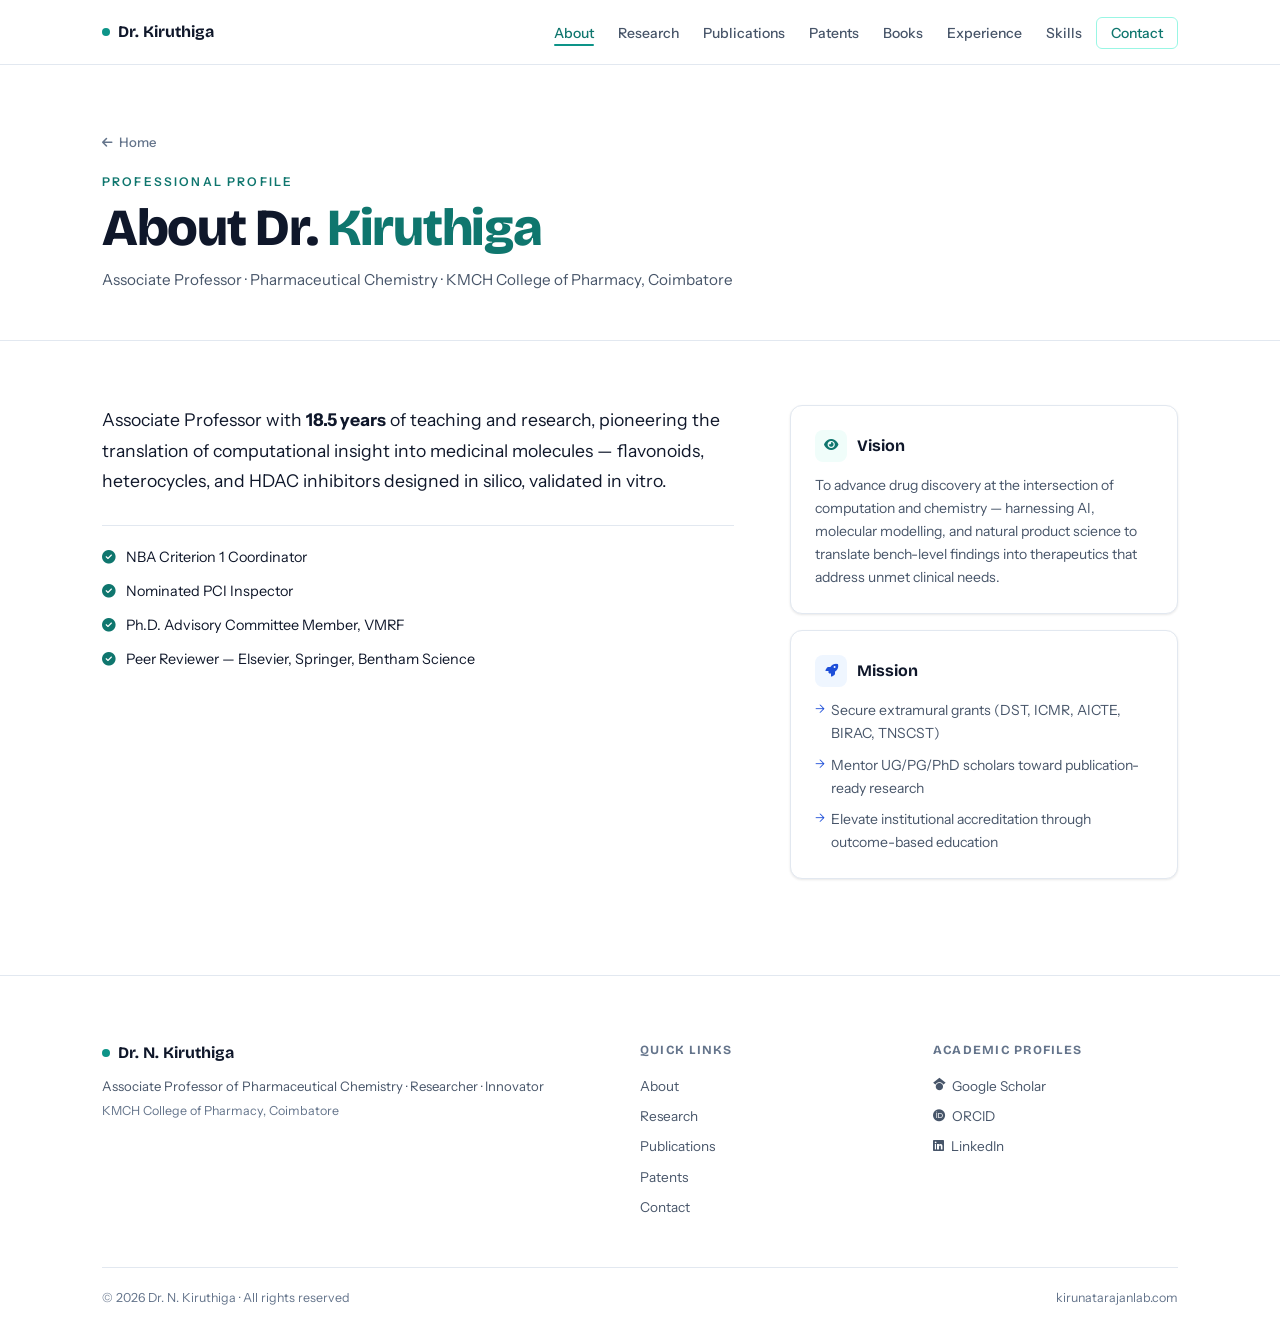
==== about.html @ 2638a33a "Restructure to multi-page architecture with advanced animations Landing page (index.html) now shows " ====
<!DOCTYPE html>
<html lang="en">
<head>
  <meta charset="UTF-8" />
  <meta name="viewport" content="width=device-width, initial-scale=1.0" />
  <meta name="description" content="About Dr. N. Kiruthiga — Associate Professor of Pharmaceutical Chemistry at KMCH College of Pharmacy, Coimbatore. Vision, mission, and professional highlights." />
  <meta name="author" content="Dr. N. Kiruthiga" />
  <title>About | Dr. N. Kiruthiga</title>
  <link rel="preconnect" href="https://fonts.googleapis.com" />
  <link rel="preconnect" href="https://fonts.gstatic.com" crossorigin />
  <link href="https://fonts.googleapis.com/css2?family=Bricolage+Grotesque:opsz,wght@12..96,300;12..96,400;12..96,500;12..96,600;12..96,700;12..96,800&family=Instrument+Sans:wght@400;500;600&display=swap" rel="stylesheet" />
  <link rel="stylesheet" href="https://cdnjs.cloudflare.com/ajax/libs/font-awesome/6.5.0/css/all.min.css" />
  <link rel="stylesheet" href="css/style.css" />
</head>
<body>

  <div id="scroll-progress" role="progressbar" aria-label="Page scroll progress"></div>

  <button id="back-to-top" aria-label="Back to top"><i class="fa-solid fa-arrow-up"></i></button>

  <!-- NAVBAR -->
  <nav id="navbar">
    <div class="nav-container">
      <a href="index.html" class="nav-logo">
        <span class="nav-logo-dot"></span>
        Dr. Kiruthiga
      </a>
      <button class="nav-toggle" id="navToggle" aria-label="Toggle navigation">
        <span></span><span></span><span></span>
      </button>
      <ul class="nav-links" id="navLinks">
        <li><a href="about.html">About</a></li>
        <li><a href="research.html">Research</a></li>
        <li><a href="publications.html">Publications</a></li>
        <li><a href="patents.html">Patents</a></li>
        <li><a href="books.html">Books</a></li>
        <li><a href="experience.html">Experience</a></li>
        <li><a href="skills.html">Skills</a></li>
        <li><a href="contact.html" class="nav-contact-btn">Contact</a></li>
      </ul>
    </div>
  </nav>

  <!-- PAGE HERO -->
  <section class="page-hero">
    <div class="container">
      <a href="index.html" class="page-breadcrumb"><i class="fa-solid fa-arrow-left"></i> Home</a>
      <span class="section-label">Professional Profile</span>
      <h1 class="page-title">About Dr. <span class="accent">Kiruthiga</span></h1>
      <p class="page-subtitle">Associate Professor &middot; Pharmaceutical Chemistry &middot; KMCH College of Pharmacy, Coimbatore</p>
    </div>
  </section>

  <!-- PAGE CONTENT -->
  <div class="page-content">
    <div class="container">
      <div class="about-grid">

        <!-- Left column -->
        <div class="about-left reveal">
          <p class="about-lead">Associate Professor with <strong>18.5 years</strong> of teaching and research, pioneering the translation of computational insight into medicinal molecules — flavonoids, heterocycles, and HDAC inhibitors designed in silico, validated in vitro.</p>
          <div class="about-highlights">
            <div class="highlight-item"><i class="fa-solid fa-circle-check"></i><span>NBA Criterion 1 Coordinator</span></div>
            <div class="highlight-item"><i class="fa-solid fa-circle-check"></i><span>Nominated PCI Inspector</span></div>
            <div class="highlight-item"><i class="fa-solid fa-circle-check"></i><span>Ph.D. Advisory Committee Member, VMRF</span></div>
            <div class="highlight-item"><i class="fa-solid fa-circle-check"></i><span>Peer Reviewer — Elsevier, Springer, Bentham Science</span></div>
          </div>
        </div>

        <!-- Right column: Vision & Mission cards -->
        <div class="vision-mission-stack reveal" style="--reveal-delay: 100ms;">

          <!-- Vision card -->
          <div class="vm-card">
            <div class="vm-header">
              <div class="vm-icon">
                <i class="fa-solid fa-eye"></i>
              </div>
              <h3>Vision</h3>
            </div>
            <p>To advance drug discovery at the intersection of computation and chemistry — harnessing AI, molecular modelling, and natural product science to translate bench-level findings into therapeutics that address unmet clinical needs.</p>
          </div>

          <!-- Mission card -->
          <div class="vm-card">
            <div class="vm-header">
              <div class="vm-icon blue">
                <i class="fa-solid fa-rocket"></i>
              </div>
              <h3>Mission</h3>
            </div>
            <ul>
              <li>Secure extramural grants (DST, ICMR, AICTE, BIRAC, TNSCST)</li>
              <li>Mentor UG/PG/PhD scholars toward publication-ready research</li>
              <li>Elevate institutional accreditation through outcome-based education</li>
            </ul>
          </div>

        </div>
        <!-- end right column -->

      </div>
    </div>
  </div>

  <!-- FOOTER -->
  <footer id="footer">
    <div class="container">
      <div class="footer-grid">
        <div class="footer-brand">
          <div class="footer-logo-row">
            <span class="footer-logo-dot"></span>
            <span class="footer-brand-name">Dr. N. Kiruthiga</span>
          </div>
          <p class="footer-tagline">Associate Professor of Pharmaceutical Chemistry &middot; Researcher &middot; Innovator</p>
          <p class="footer-inst">KMCH College of Pharmacy, Coimbatore</p>
        </div>
        <div class="footer-col">
          <h5>Quick Links</h5>
          <ul>
            <li><a href="about.html">About</a></li>
            <li><a href="research.html">Research</a></li>
            <li><a href="publications.html">Publications</a></li>
            <li><a href="patents.html">Patents</a></li>
            <li><a href="contact.html">Contact</a></li>
          </ul>
        </div>
        <div class="footer-col">
          <h5>Academic Profiles</h5>
          <ul>
            <li><a href="https://scholar.google.com/citations?user=NSQRRvoAAAAJ&hl=en" target="_blank" rel="noopener"><i class="fa-brands fa-google-scholar"></i> Google Scholar</a></li>
            <li><a href="https://orcid.org/0000-0002-7230-2003" target="_blank" rel="noopener"><i class="fa-brands fa-orcid"></i> ORCID</a></li>
            <li><a href="https://linkedin.com/in/kiruthiga-govindaraj-898b456a" target="_blank" rel="noopener"><i class="fa-brands fa-linkedin"></i> LinkedIn</a></li>
          </ul>
        </div>
      </div>
      <div class="footer-bottom">
        <p>&copy; 2026 Dr. N. Kiruthiga &middot; All rights reserved</p>
        <p>kirunatarajanlab.com</p>
      </div>
    </div>
  </footer>

  <script src="js/main.js"></script>
</body>
</html>
---- css/style.css ----
/* ============================================================
   Dr. N. Kiruthiga — Academic Portfolio
   Design: Bricolage Grotesque + Instrument Sans
   Palette: White / Teal / Navy — Diabetome/PocketNet language
   ============================================================ */

:root {
  --bg: #ffffff;
  --bg-subtle: #f8fafc;
  --bg-muted: #f1f5f9;
  --border: #e2e8f0;
  --border-strong: #cbd5e1;
  --text: #0f172a;
  --text-muted: #475569;
  --text-subtle: #64748b;    /* 4.6:1 on white — WCAG AA */
  --teal: #0d9488;
  --teal-dark: #0f766e;      /* 5.47:1 on white — WCAG AA */
  --teal-light: #f0fdfa;
  --teal-border: #99f6e4;
  --blue: #2563eb;
  --blue-dark: #1d4ed8;
  --blue-light: #eff6ff;
  --blue-border: #bfdbfe;
  --amber-light: #fffbeb;
  --amber-border: #fde68a;
  --amber-text: #92400e;     /* 7.0:1 on white — WCAG AA */
  --red: #dc2626;
  --red-light: #fef2f2;
  --purple: #7c3aed;
  --purple-light: #f5f3ff;
  --green: #16a34a;
  --green-light: #f0fdf4;
  --cyan: #0891b2;
  --cyan-light: #ecfeff;
  --navy: #0f172a;
  --font-display: 'Bricolage Grotesque', system-ui, sans-serif;
  --font-body: 'Instrument Sans', system-ui, sans-serif;
  --radius-sm: 8px;
  --radius: 12px;
  --radius-lg: 16px;
  --shadow-sm: 0 1px 3px rgba(0,0,0,0.06), 0 1px 2px rgba(0,0,0,0.04);
  --shadow: 0 2px 8px rgba(0,0,0,0.06), 0 1px 3px rgba(0,0,0,0.04);
  --shadow-md: 0 4px 16px rgba(0,0,0,0.08);
  --shadow-teal: 0 4px 20px rgba(13,148,136,0.14);
  --ease-spring: cubic-bezier(0.16, 1, 0.3, 1);
  --ease-out: cubic-bezier(0.4, 0, 0.2, 1);
}

/* ── Reset ───────────────────────────────────────── */
*, *::before, *::after { box-sizing: border-box; margin: 0; padding: 0; }
html { scroll-behavior: smooth; font-size: 16px; }
body {
  font-family: var(--font-body);
  background: var(--bg);
  color: var(--text);
  line-height: 1.65;
  overflow-x: hidden;
  -webkit-font-smoothing: antialiased;
}
a { color: var(--teal-dark); text-decoration: none; transition: color 0.2s ease; }
a:hover { color: var(--teal-dark); }
ul { list-style: none; }
img { max-width: 100%; display: block; }
::selection { background: rgba(13,148,136,0.15); }

/* ── Layout ──────────────────────────────────────── */
.container { max-width: 1140px; margin: 0 auto; padding: 0 32px; }
section { padding: 96px 0; }

/* ── Keyframes ───────────────────────────────────── */
@keyframes fadeUp {
  from { opacity: 0; transform: translateY(18px); }
  to   { opacity: 1; transform: none; }
}
@keyframes lineGrow {
  from { transform: scaleX(0); }
  to   { transform: scaleX(1); }
}
@keyframes labelReveal {
  from { clip-path: inset(0 100% 0 0); }
  to   { clip-path: inset(0 0% 0 0); }
}
@keyframes scaleProgress {
  from { transform: scaleX(0); }
  to   { transform: scaleX(1); }
}

/* ── Scroll progress bar ─────────────────────────── */
#scroll-progress {
  position: fixed;
  top: 64px;
  left: 0;
  right: 0;
  height: 2px;
  background: var(--teal);
  transform: scaleX(0);
  transform-origin: left;
  z-index: 1001;
  pointer-events: none;

  @supports (animation-timeline: scroll()) {
    animation: scaleProgress linear both;
    animation-timeline: scroll(root);
  }

  @media (prefers-reduced-motion: reduce) { display: none; }
}

/* ── Reveal animations ───────────────────────────── */
.reveal {
  opacity: 0;
  transform: translateY(24px);
  transition:
    opacity 0.75s var(--ease-spring) var(--reveal-delay, 0ms),
    transform 0.75s var(--ease-spring) var(--reveal-delay, 0ms);

  @media (prefers-reduced-motion: reduce) {
    opacity: 1;
    transform: none;
    transition: none;
  }
}
.reveal.visible { opacity: 1; transform: none; }

/* Section header: animate label with clip-path reveal */
.section-header .section-label {
  clip-path: inset(0 100% 0 0);
  transition: clip-path 0.65s var(--ease-spring) 0.05s;

  @media (prefers-reduced-motion: reduce) { clip-path: none; transition: none; }
}
.section-header.visible .section-label { clip-path: inset(0 0% 0 0); }

/* ── Section headers ─────────────────────────────── */
.section-header { margin-bottom: 56px; position: relative; overflow: hidden; }
.section-label {
  font-family: var(--font-body);
  font-size: 0.75rem;
  font-weight: 600;
  letter-spacing: 0.18em;
  text-transform: uppercase;
  color: var(--teal-dark);
  display: block;
  margin-bottom: 8px;
}
.section-title {
  font-family: var(--font-display);
  font-size: clamp(1.85rem, 3.5vw, 2.75rem);
  font-weight: 700;
  color: var(--navy);
  line-height: 1.15;
  margin-bottom: 12px;
}
.section-title .accent { color: var(--teal-dark); }
.section-subtitle {
  font-family: var(--font-body);
  font-size: 0.95rem;
  color: var(--text-muted);
  margin-top: 8px;
  max-width: 640px;
}

/* Decorative large number background */
.with-deco {
  padding-right: 160px;

  &::after {
    content: attr(data-deco);
    position: absolute;
    right: 0;
    top: 50%;
    transform: translateY(-50%);
    font-family: var(--font-display);
    font-size: clamp(5rem, 10vw, 9rem);
    font-weight: 800;
    color: var(--navy);
    opacity: 0.04;
    line-height: 1;
    pointer-events: none;
    user-select: none;
    z-index: 0;
  }
}

/* ── Buttons ─────────────────────────────────────── */
.btn-primary {
  display: inline-flex;
  align-items: center;
  gap: 8px;
  padding: 12px 24px;
  background: var(--teal);
  color: #fff;
  border: 1.5px solid var(--teal);
  border-radius: var(--radius-sm);
  font-family: var(--font-body);
  font-size: 0.9rem;
  font-weight: 600;
  cursor: pointer;
  transition:
    background 0.2s ease,
    border-color 0.2s ease,
    box-shadow 0.25s ease,
    transform 0.25s var(--ease-spring);
}
.btn-primary:hover {
  background: var(--teal-dark);
  border-color: var(--teal-dark);
  color: #fff;
  box-shadow: var(--shadow-teal);
  transform: translateY(-2px);
}
.btn-primary:active { transform: translateY(0); }

.btn-secondary {
  display: inline-flex;
  align-items: center;
  gap: 8px;
  padding: 12px 24px;
  background: transparent;
  color: var(--navy);
  border: 1.5px solid var(--border-strong);
  border-radius: var(--radius-sm);
  font-family: var(--font-body);
  font-size: 0.9rem;
  font-weight: 600;
  cursor: pointer;
  transition:
    border-color 0.2s ease,
    background 0.2s ease,
    color 0.2s ease,
    transform 0.25s var(--ease-spring);
}
.btn-secondary:hover {
  border-color: var(--teal-dark);
  background: var(--teal-light);
  color: var(--teal-dark);
  transform: translateY(-2px);
}
.btn-secondary:active { transform: translateY(0); }

.btn-outline-teal {
  display: inline-flex;
  align-items: center;
  gap: 8px;
  padding: 11px 22px;
  background: transparent;
  color: var(--teal-dark);
  border: 1.5px solid var(--teal-border);
  border-radius: var(--radius-sm);
  font-family: var(--font-body);
  font-size: 0.9rem;
  font-weight: 600;
  cursor: pointer;
  transition:
    background 0.2s ease,
    border-color 0.2s ease,
    transform 0.25s var(--ease-spring);
}
.btn-outline-teal:hover {
  background: var(--teal-light);
  border-color: var(--teal-dark);
  color: var(--teal-dark);
  transform: translateY(-2px);
}

/* ── Navbar ──────────────────────────────────────── */
#navbar {
  position: fixed;
  top: 0; left: 0; right: 0;
  z-index: 1000;
  background: rgba(255,255,255,0.97);
  border-bottom: 1px solid var(--border);
  transition: box-shadow 0.2s ease;
}
#navbar.scrolled { box-shadow: 0 1px 16px rgba(0,0,0,0.07); }
.nav-container {
  max-width: 1140px;
  margin: 0 auto;
  padding: 0 32px;
  height: 64px;
  display: flex;
  align-items: center;
  justify-content: space-between;
  gap: 24px;
}
.nav-logo {
  display: flex;
  align-items: center;
  gap: 8px;
  font-family: var(--font-display);
  font-size: 1rem;
  font-weight: 700;
  color: var(--navy);
  text-decoration: none;
  white-space: nowrap;
  flex-shrink: 0;
}
.nav-logo:hover { color: var(--teal-dark); }
.nav-logo-dot {
  width: 8px; height: 8px;
  border-radius: 50%;
  background: var(--teal);
  flex-shrink: 0;
}
.nav-links {
  display: flex;
  align-items: center;
  gap: 4px;
  list-style: none;
}
.nav-links a {
  font-family: var(--font-body);
  font-size: 0.875rem;
  font-weight: 500;
  color: var(--text-muted);
  padding: 6px 10px;
  border-radius: 6px;
  position: relative;
  transition: color 0.2s ease, background 0.2s ease;
  white-space: nowrap;
}
.nav-links a::after {
  content: '';
  position: absolute;
  bottom: 2px; left: 10px; right: 10px;
  height: 2px;
  background: var(--teal);
  transform: scaleX(0);
  transform-origin: left;
  transition: transform 0.3s var(--ease-spring);
  border-radius: 1px;
}
.nav-links a:hover { color: var(--teal-dark); background: var(--teal-light); }
.nav-links a:hover::after, .nav-links a.active::after { transform: scaleX(1); }
.nav-links a.active { color: var(--teal-dark); }
.nav-contact-btn {
  border: 1.5px solid var(--teal-border) !important;
  color: var(--teal-dark) !important;
  background: transparent !important;
  padding: 6px 14px !important;
}
.nav-contact-btn::after { display: none !important; }
.nav-contact-btn:hover {
  background: var(--teal-light) !important;
  border-color: var(--teal-dark) !important;
}
.nav-toggle {
  display: none;
  flex-direction: column;
  gap: 5px;
  cursor: pointer;
  background: none;
  border: none;
  padding: 4px;
}
.nav-toggle span {
  display: block;
  width: 22px; height: 2px;
  background: var(--text);
  border-radius: 2px;
  transition: all 0.2s;
}

/* ── Back to top ─────────────────────────────────── */
#back-to-top {
  position: fixed;
  bottom: 32px; right: 32px;
  width: 44px; height: 44px;
  border-radius: 50%;
  background: var(--navy);
  color: #fff;
  border: none;
  cursor: pointer;
  display: flex; align-items: center; justify-content: center;
  font-size: 0.85rem;
  box-shadow: 0 4px 16px rgba(0,0,0,0.18);
  opacity: 0;
  transform: translateY(12px);
  transition: opacity 0.3s ease, transform 0.3s var(--ease-spring), background 0.2s ease;
  pointer-events: none;
  z-index: 500;
}
#back-to-top.visible {
  opacity: 1;
  transform: none;
  pointer-events: all;
}
#back-to-top:hover { background: var(--teal-dark); }

/* ── HERO ────────────────────────────────────────── */
#hero {
  min-height: 100vh;
  padding-top: 64px;
  display: flex;
  flex-direction: column;
  position: relative;
  background: #ffffff;
  overflow: hidden;
}

.hero-body {
  flex: 1;
  display: flex;
  align-items: center;
  padding: 72px 0 64px;
}

.hero-content {
  max-width: 760px;
  display: flex;
  flex-direction: column;
}

.hero-badge {
  display: inline-flex;
  align-items: center;
  gap: 8px;
  padding: 6px 14px;
  background: var(--teal-light);
  border: 1px solid var(--teal-border);
  border-radius: 100px;
  font-family: var(--font-body);
  font-size: 0.8rem;
  font-weight: 600;
  color: var(--teal-dark);
  width: fit-content;
  margin-bottom: 28px;
  animation: fadeUp 0.6s var(--ease-spring) 0.05s both;
}
.hero-badge i { font-size: 0.75rem; }

.hero-name {
  font-family: var(--font-display);
  font-size: clamp(3.25rem, 7vw, 6.25rem);
  font-weight: 800;
  color: var(--navy);
  line-height: 0.97;
  letter-spacing: -0.03em;
  margin-bottom: 20px;
  animation: fadeUp 0.8s var(--ease-spring) 0.15s both;
}
.hero-name span { display: block; }

.hero-rule {
  width: 72px;
  height: 3px;
  background: var(--teal);
  border-radius: 2px;
  margin-bottom: 28px;
  transform-origin: left;
  transform: scaleX(0);
  animation: lineGrow 0.9s var(--ease-spring) 0.55s forwards;
}

.hero-institution {
  font-family: var(--font-body);
  font-size: 0.9rem;
  color: var(--text-muted);   /* #475569 — 6.0:1 on white */
  display: flex;
  align-items: center;
  gap: 6px;
  margin-bottom: 14px;
  animation: fadeUp 0.6s var(--ease-spring) 0.3s both;
}
.hero-institution i { color: var(--teal-dark); font-size: 0.8rem; }

.hero-typewriter {
  font-family: var(--font-display);
  font-size: 1.1rem;
  font-weight: 500;
  color: var(--text-muted);  /* #475569 — 6.0:1 on white */
  min-height: 1.6em;
  margin-bottom: 28px;
  animation: fadeUp 0.6s var(--ease-spring) 0.4s both;
}
.typewriter-static { color: var(--text-muted); }
#typewriterText { color: var(--teal-dark); }
.typewriter-cursor {
  color: var(--teal-dark);
  animation: blink 0.75s step-end infinite;
  font-weight: 300;
}
@keyframes blink { 0%,100%{opacity:1} 50%{opacity:0} }

.hero-cta {
  display: flex;
  align-items: center;
  gap: 12px;
  flex-wrap: wrap;
  margin-bottom: 24px;
  animation: fadeUp 0.6s var(--ease-spring) 0.5s both;
}

.hero-social {
  display: flex;
  gap: 8px;
  animation: fadeUp 0.6s var(--ease-spring) 0.6s both;
}
.hero-social-link {
  width: 36px; height: 36px;
  display: flex; align-items: center; justify-content: center;
  border: 1px solid var(--border);
  border-radius: var(--radius-sm);
  color: var(--text-subtle);  /* #64748b — 4.6:1 on white */
  font-size: 0.85rem;
  transition:
    border-color 0.2s ease,
    color 0.2s ease,
    background 0.2s ease,
    transform 0.25s var(--ease-spring);
}
.hero-social-link:hover {
  border-color: var(--teal-border);
  color: var(--teal-dark);
  background: var(--teal-light);
  transform: translateY(-2px);
}

/* Stats strip */
.hero-stats-strip {
  border-top: 1px solid var(--border);
  padding: 32px 0;
  background: #fff;
}
.hero-stats-row {
  display: grid;
  grid-template-columns: repeat(6, 1fr);
  gap: 0;
}
.hero-stat-item {
  padding: 0 20px;
  border-right: 1px solid var(--border);
  text-align: center;
  animation: fadeUp 0.55s var(--ease-spring) calc(0.75s + var(--i, 0) * 70ms) both;
}
.hero-stat-item:first-child { padding-left: 0; text-align: left; }
.hero-stat-item:last-child  { border-right: none; padding-right: 0; text-align: right; }

.hero-stat-num {
  font-family: var(--font-display);
  font-size: 2.15rem;
  font-weight: 800;
  color: var(--teal-dark);   /* 5.47:1 on white — WCAG AA */
  line-height: 1;
  margin-bottom: 5px;
  display: flex;
  align-items: baseline;
  gap: 2px;
  justify-content: center;
}
.hero-stat-item:first-child .hero-stat-num { justify-content: flex-start; }
.hero-stat-item:last-child  .hero-stat-num { justify-content: flex-end; }

.stat-plus {
  font-family: var(--font-display);
  font-size: 1.1rem;
  font-weight: 700;
  color: var(--teal-dark);
  line-height: 1;
}

.hero-stat-label {
  font-family: var(--font-display);
  font-size: 0.82rem;
  font-weight: 600;
  color: var(--navy);          /* #0f172a — 18.1:1 on white — WCAG AAA */
  margin-bottom: 2px;
}
.hero-stat-sub {
  font-family: var(--font-body);
  font-size: 0.75rem;
  color: var(--text-subtle);   /* #64748b — 4.6:1 on white — WCAG AA */
  line-height: 1.4;
}

/* ── OVERVIEW GRID (landing page) ───────────────── */
.overview-section {
  padding: 72px 0 96px;
  background: #fff;
}
.overview-grid {
  display: grid;
  grid-template-columns: repeat(4, 1fr);
  gap: 16px;
}
.overview-card {
  display: flex;
  align-items: center;
  gap: 14px;
  padding: 20px;
  background: var(--bg);
  border: 1px solid var(--border);
  border-radius: var(--radius);
  text-decoration: none;
  color: inherit;
  box-shadow: var(--shadow-sm);
  transition:
    border-color 0.2s ease,
    box-shadow 0.25s ease,
    transform 0.3s var(--ease-spring);
}
.overview-card:hover {
  border-color: var(--teal-border);
  box-shadow: var(--shadow-teal);
  transform: translateY(-4px);
  color: inherit;
}
.overview-icon {
  width: 40px; height: 40px;
  flex-shrink: 0;
  border-radius: 10px;
  display: flex; align-items: center; justify-content: center;
  font-size: 0.95rem;
  background: var(--bg-muted);
  color: var(--text-muted);
  transition: transform 0.3s var(--ease-spring);
}
.overview-card:hover .overview-icon { transform: scale(1.1); }
/* Each icon variant uses dark-enough bg so #fff text ≥ 4.5:1 */
.overview-icon.teal   { background: var(--teal-dark);  color: #fff; } /* 5.47:1 */
.overview-icon.blue   { background: var(--blue-dark);  color: #fff; } /* 7.2:1 */
.overview-icon.gold   { background: #b45309;           color: #fff; } /* 5.8:1 */
.overview-icon.purple { background: #6d28d9;           color: #fff; } /* 6.9:1 */
.overview-icon.green  { background: #15803d;           color: #fff; } /* 6.2:1 */
.overview-icon.cyan   { background: #0e7490;           color: #fff; } /* 5.2:1 */
.overview-icon.red    { background: #b91c1c;           color: #fff; } /* 6.1:1 */
.overview-card-body { flex: 1; min-width: 0; }
.overview-title {
  font-family: var(--font-display);
  font-size: 0.9rem;
  font-weight: 700;
  color: var(--navy);
  margin-bottom: 2px;
  white-space: nowrap;
  overflow: hidden;
  text-overflow: ellipsis;
}
.overview-desc {
  font-family: var(--font-body);
  font-size: 0.75rem;
  color: var(--text-subtle);
  line-height: 1.4;
}
.overview-arrow {
  font-size: 0.75rem;
  color: var(--text-subtle);
  flex-shrink: 0;
  transition: transform 0.25s var(--ease-spring), color 0.2s ease;
}
.overview-card:hover .overview-arrow {
  transform: translateX(3px);
  color: var(--teal-dark);
}

/* ── PAGE LAYOUT (subpages) ──────────────────────── */
.page-hero {
  padding: 128px 0 48px;
  background: #fff;
  border-bottom: 1px solid var(--border);
}
.page-breadcrumb {
  display: inline-flex;
  align-items: center;
  gap: 6px;
  font-family: var(--font-body);
  font-size: 0.82rem;
  font-weight: 500;
  color: var(--text-subtle);
  margin-bottom: 18px;
  transition: color 0.2s ease;
}
.page-breadcrumb:hover { color: var(--teal-dark); }
.page-breadcrumb i { font-size: 0.75rem; }
.page-title {
  font-family: var(--font-display);
  font-size: clamp(2rem, 4.5vw, 3.25rem);
  font-weight: 800;
  color: var(--navy);
  line-height: 1.1;
  letter-spacing: -0.025em;
}
.page-title .accent { color: var(--teal-dark); }
.page-subtitle {
  font-family: var(--font-body);
  font-size: 0.95rem;
  color: var(--text-muted);
  margin-top: 10px;
}
.page-content { padding: 64px 0 96px; }

/* ── ABOUT ───────────────────────────────────────── */
.about-grid {
  display: grid;
  grid-template-columns: 62fr 38fr;
  gap: 56px;
  align-items: start;
}
.about-lead {
  font-family: var(--font-body);
  font-size: 1.1rem;
  color: var(--text);
  line-height: 1.75;
  margin-bottom: 28px;
}
.about-lead strong { color: var(--navy); }
.about-highlights {
  display: flex;
  flex-direction: column;
  gap: 10px;
  padding-top: 20px;
  border-top: 1px solid var(--border);
}
.highlight-item {
  display: flex;
  align-items: center;
  gap: 10px;
  font-family: var(--font-body);
  font-size: 0.9rem;
  color: var(--text);
}
.highlight-item i { color: var(--teal-dark); font-size: 0.85rem; flex-shrink: 0; }
.vision-mission-stack { display: flex; flex-direction: column; gap: 16px; }
.vm-card {
  background: var(--bg);
  border: 1px solid var(--border);
  border-radius: var(--radius);
  padding: 24px;
  box-shadow: var(--shadow-sm);
  transition: border-color 0.2s ease, box-shadow 0.25s ease;
}
.vm-card:hover { border-color: var(--teal-border); box-shadow: var(--shadow-teal); }
.vm-header { display: flex; align-items: center; gap: 10px; margin-bottom: 12px; }
.vm-header h3 {
  font-family: var(--font-display);
  font-size: 1rem;
  font-weight: 700;
  color: var(--navy);
}
.vm-icon {
  width: 32px; height: 32px;
  display: flex; align-items: center; justify-content: center;
  background: var(--teal-light);
  border-radius: 8px;
  color: var(--teal-dark);
  font-size: 0.8rem;
  flex-shrink: 0;
}
.vm-icon.blue { background: var(--blue-light); color: var(--blue-dark); }
.vm-card p {
  font-family: var(--font-body);
  font-size: 0.875rem;
  color: var(--text-muted);
  line-height: 1.65;
}
.vm-card ul { display: flex; flex-direction: column; gap: 8px; }
.vm-card ul li {
  font-family: var(--font-body);
  font-size: 0.875rem;
  color: var(--text-muted);
  padding-left: 16px;
  position: relative;
}
.vm-card ul li::before {
  content: '→';
  position: absolute;
  left: 0;
  color: var(--blue-dark);
  font-size: 0.75rem;
}

/* ── RESEARCH ────────────────────────────────────── */
.research-grid {
  display: grid;
  grid-template-columns: repeat(3, 1fr);
  gap: 20px;
}
.research-card {
  background: var(--bg);
  border: 1px solid var(--border);
  border-radius: var(--radius);
  padding: 24px;
  box-shadow: var(--shadow-sm);
  transition:
    border-color 0.2s ease,
    box-shadow 0.25s ease,
    transform 0.3s var(--ease-spring);
}
.research-card:hover {
  border-color: var(--teal-border);
  box-shadow: var(--shadow-teal);
  transform: translateY(-5px);
}
.research-icon-wrap {
  width: 44px; height: 44px;
  border-radius: 10px;
  display: flex; align-items: center; justify-content: center;
  font-size: 1rem;
  color: #fff;
  margin-bottom: 16px;
  transition: transform 0.3s var(--ease-spring);
}
.research-card:hover .research-icon-wrap { transform: scale(1.08); }
.research-icon-wrap.teal   { background: var(--teal); }
.research-icon-wrap.purple { background: var(--purple); }
.research-icon-wrap.gold   { background: #d97706; }
.research-icon-wrap.red    { background: var(--red); }
.research-icon-wrap.green  { background: var(--green); }
.research-icon-wrap.cyan   { background: var(--cyan); }
.research-icon-wrap.blue   { background: var(--blue); }
.research-card h3 {
  font-family: var(--font-display);
  font-size: 0.95rem;
  font-weight: 600;
  color: var(--navy);
  margin-bottom: 8px;
  line-height: 1.3;
}
.research-card p {
  font-family: var(--font-body);
  font-size: 0.85rem;
  color: var(--text-muted);
  line-height: 1.65;
  margin-bottom: 14px;
}
.research-tags { display: flex; flex-wrap: wrap; gap: 6px; }
.research-tags span {
  font-family: var(--font-body);
  font-size: 0.7rem;
  font-weight: 500;
  padding: 4px 8px;
  background: var(--teal-light);
  border: 1px solid var(--teal-border);
  color: var(--teal-dark);
  border-radius: 6px;
}

/* ── PUBLICATIONS ────────────────────────────────── */
.pubs-meta {
  display: flex;
  align-items: center;
  gap: 8px;
  padding: 12px 16px;
  background: var(--blue-light);
  border: 1px solid var(--blue-border);
  border-radius: var(--radius-sm);
  font-family: var(--font-body);
  font-size: 0.85rem;
  color: var(--blue-dark);
  margin-bottom: 24px;
}
.pubs-meta i { color: var(--blue); font-size: 0.85rem; flex-shrink: 0; }
.pubs-meta strong { font-weight: 600; }
.publications-list {
  display: flex;
  flex-direction: column;
  border-top: 1px solid var(--border);
}
.pub-item {
  display: flex;
  align-items: flex-start;
  gap: 16px;
  padding: 18px 12px;
  border-bottom: 1px solid var(--border);
  transition: background 0.2s ease, transform 0.2s ease;
}
.pub-item:hover { background: var(--bg-subtle); }
.pub-year { flex-shrink: 0; padding-top: 2px; }
.pub-year-pill {
  display: inline-block;
  padding: 3px 10px;
  border-radius: 100px;
  font-family: var(--font-display);
  font-size: 0.72rem;
  font-weight: 700;
  white-space: nowrap;
}
.pub-year-pill.y2026 { background: var(--teal-dark); color: #fff; }  /* #0f766e — 5.47:1 */
.pub-year-pill.y2025 { background: var(--blue-dark); color: #fff; } /* #1d4ed8 — 7.2:1 */
.pub-body { flex: 1; min-width: 0; }
.pub-title {
  font-family: var(--font-display);
  font-size: 0.9rem;
  font-weight: 600;
  color: var(--navy);
  line-height: 1.4;
  margin-bottom: 5px;
}
.pub-authors {
  font-family: var(--font-body);
  font-size: 0.8rem;
  color: var(--text-muted);
  line-height: 1.5;
  margin-bottom: 5px;
}
.author-highlight { color: var(--teal-dark); font-weight: 600; font-style: normal; }
.pub-journal {
  font-family: var(--font-body);
  font-size: 0.78rem;
  color: var(--text-subtle);
  font-style: italic;
  display: flex;
  align-items: center;
  gap: 6px;
}
.pub-journal i { font-style: normal; font-size: 0.7rem; }
.pub-badge-wrap { flex-shrink: 0; padding-top: 2px; }
.pub-badge {
  display: inline-block;
  padding: 3px 10px;
  border-radius: 6px;
  font-family: var(--font-body);
  font-size: 0.7rem;
  font-weight: 600;
  white-space: nowrap;
}
.pub-badge.q1   { background: var(--amber-light); color: var(--amber-text); border: 1px solid var(--amber-border); }
.pub-badge.q2   { background: var(--blue-light);  color: var(--blue-dark);  border: 1px solid var(--blue-border); }
.pub-badge.corr { background: var(--teal-light);  color: var(--teal-dark);  border: 1px solid var(--teal-border); }
.pubs-cta { margin-top: 32px; }

/* ── PATENTS ─────────────────────────────────────── */
.patents-grid {
  display: grid;
  grid-template-columns: repeat(3, 1fr);
  gap: 20px;
}
.patent-card {
  background: var(--bg);
  border: 1px solid var(--border);
  border-radius: var(--radius);
  padding: 24px;
  display: flex;
  flex-direction: column;
  gap: 8px;
  box-shadow: var(--shadow-sm);
  transition:
    border-color 0.2s ease,
    box-shadow 0.25s ease,
    transform 0.3s var(--ease-spring);
}
.patent-card:hover {
  border-color: var(--teal-border);
  box-shadow: var(--shadow-teal);
  transform: translateY(-5px);
}
.patent-country {
  font-family: var(--font-body);
  font-size: 0.75rem;
  font-weight: 600;
  display: flex; align-items: center; gap: 6px;
  padding: 4px 10px;
  border-radius: 100px;
  width: fit-content;
}
.patent-country.india { background: #fff7ed; color: #c2410c; border: 1px solid #fed7aa; }
.patent-country.uk    { background: var(--blue-light); color: var(--blue-dark); border: 1px solid var(--blue-border); }
.patent-country.de    { background: #f9fafb; color: #374151; border: 1px solid #d1d5db; }
.patent-num {
  font-family: var(--font-body);
  font-size: 0.72rem;
  font-weight: 500;
  color: var(--text-subtle);
  text-transform: uppercase;
  letter-spacing: 0.05em;
}
.patent-card h4 {
  font-family: var(--font-display);
  font-size: 0.875rem;
  font-weight: 600;
  color: var(--navy);
  line-height: 1.4;
  flex: 1;
}
.patent-card p {
  font-family: var(--font-body);
  font-size: 0.8rem;
  color: var(--text-muted);
  line-height: 1.55;
}
.patent-type-badge {
  font-family: var(--font-body);
  font-size: 0.72rem;
  font-weight: 600;
  padding: 4px 10px;
  border-radius: 6px;
  display: flex; align-items: center; gap: 5px;
  width: fit-content;
  margin-top: auto;
}
.india-badge { background: #fff7ed; color: #c2410c; border: 1px solid #fed7aa; }
.uk-badge    { background: var(--blue-light); color: var(--blue-dark); border: 1px solid var(--blue-border); }
.de-badge    { background: #f9fafb; color: #374151; border: 1px solid #d1d5db; }

/* ── BOOKS ───────────────────────────────────────── */
.books-grid {
  display: grid;
  grid-template-columns: repeat(3, 1fr);
  gap: 20px;
  margin-bottom: 48px;
}
.book-card {
  background: var(--bg);
  border: 1px solid var(--border);
  border-radius: var(--radius);
  padding: 28px 24px;
  display: flex;
  flex-direction: column;
  gap: 12px;
  box-shadow: var(--shadow-sm);
  position: relative;
  transition:
    border-color 0.2s ease,
    box-shadow 0.25s ease,
    transform 0.3s var(--ease-spring);
}
.book-card:hover {
  border-color: var(--teal-border);
  box-shadow: var(--shadow-teal);
  transform: translateY(-5px);
}
.book-icon-wrap {
  width: 44px; height: 44px;
  display: flex; align-items: center; justify-content: center;
  background: var(--teal-light);
  border: 1px solid var(--teal-border);
  border-radius: 10px;
  color: var(--teal-dark);
  font-size: 1rem;
  transition: transform 0.3s var(--ease-spring);
}
.book-card:hover .book-icon-wrap { transform: scale(1.08); }
.book-status {
  position: absolute;
  top: 20px; right: 20px;
  font-family: var(--font-body);
  font-size: 0.7rem;
  font-weight: 600;
  padding: 3px 10px;
  border-radius: 100px;
}
.book-status.published    { background: var(--teal-light);  color: var(--teal-dark);  border: 1px solid var(--teal-border); }
.book-status.forthcoming  { background: var(--amber-light); color: var(--amber-text); border: 1px solid var(--amber-border); }
.book-card h4 {
  font-family: var(--font-display);
  font-size: 0.95rem;
  font-weight: 700;
  color: var(--navy);
  line-height: 1.4;
}
.book-publisher {
  font-family: var(--font-body);
  font-size: 0.82rem;
  color: var(--text-subtle);
  display: flex; align-items: center; gap: 6px;
}
.book-authors {
  font-family: var(--font-body);
  font-size: 0.82rem;
  color: var(--text-muted);
  line-height: 1.55;
}
.book-isbn {
  font-family: var(--font-body);
  font-size: 0.78rem;
  color: var(--text-subtle);
  padding: 4px 8px;
  background: #ffffff;
  border-radius: 4px;
  border: 1px solid var(--border);
  width: fit-content;
}
.chapters-heading {
  font-family: var(--font-display);
  font-size: 1.1rem;
  font-weight: 700;
  color: var(--navy);
  margin-bottom: 16px;
  display: flex; align-items: center; gap: 8px;
}
.chapters-heading i { color: var(--amber-text); }
.chapters-list {
  border: 1px solid var(--border);
  border-radius: var(--radius);
  background: var(--bg);
  overflow: hidden;
}
.chapter-item {
  display: flex;
  align-items: flex-start;
  gap: 20px;
  padding: 18px 24px;
  border-bottom: 1px solid var(--border);
  transition: background 0.2s ease;
}
.chapter-item:last-child { border-bottom: none; }
.chapter-item:hover { background: var(--bg-subtle); }
.chapter-num {
  font-family: var(--font-display);
  font-size: 1.4rem;
  font-weight: 800;
  color: var(--amber-text);
  opacity: 0.6;
  flex-shrink: 0;
  line-height: 1;
  padding-top: 2px;
}
.chapter-item h5 {
  font-family: var(--font-display);
  font-size: 0.9rem;
  font-weight: 600;
  color: var(--navy);
  margin-bottom: 5px;
  line-height: 1.4;
}
.chapter-pub {
  font-family: var(--font-body);
  font-size: 0.78rem;
  color: var(--text-subtle);
  font-style: italic;
}

/* ── EXPERIENCE TIMELINE ─────────────────────────── */
.timeline {
  position: relative;
  padding-left: 32px;
}
.timeline::before {
  content: '';
  position: absolute;
  left: 6px; top: 8px; bottom: 8px;
  width: 2px;
  background: linear-gradient(to bottom, var(--teal), var(--border-strong));
  border-radius: 2px;
}
.timeline-item { position: relative; margin-bottom: 36px; }
.timeline-item:last-child { margin-bottom: 0; }
.timeline-dot {
  position: absolute;
  left: -29px; top: 6px;
  width: 14px; height: 14px;
  border-radius: 50%;
  background: var(--bg);
  border: 2.5px solid var(--teal);
  z-index: 1;
  transition: transform 0.3s var(--ease-spring);
}
.timeline-item:hover .timeline-dot { transform: scale(1.2); }
.timeline-dot.current {
  background: var(--teal);
  border-color: var(--teal-dark);
  box-shadow: 0 0 0 3px rgba(13,148,136,0.18);
}
.timeline-header {
  display: flex;
  align-items: center;
  gap: 10px;
  margin-bottom: 10px;
}
.timeline-date {
  font-family: var(--font-body);
  font-size: 0.82rem;
  font-weight: 600;
  color: var(--text-muted);
}
.timeline-duration {
  font-family: var(--font-body);
  font-size: 0.7rem;
  font-weight: 600;
  padding: 2px 8px;
  background: var(--border);
  color: var(--text-subtle);
  border-radius: 100px;
}
.timeline-duration.current-badge {
  background: var(--teal-light);
  color: var(--teal-dark);
  border: 1px solid var(--teal-border);
}
.timeline-card {
  background: var(--bg);
  border: 1px solid var(--border);
  border-radius: var(--radius);
  padding: 20px 24px;
  box-shadow: var(--shadow-sm);
  transition: border-color 0.2s ease, box-shadow 0.25s ease;
}
.timeline-item:hover .timeline-card { border-color: var(--teal-border); box-shadow: var(--shadow-teal); }
.timeline-role {
  font-family: var(--font-display);
  font-size: 1rem;
  font-weight: 700;
  color: var(--teal-dark);
  margin-bottom: 6px;
}
.timeline-org {
  font-family: var(--font-body);
  font-size: 0.875rem;
  color: var(--text-muted);
  display: flex; align-items: center; gap: 6px;
  margin-bottom: 12px;
}
.timeline-org i { color: var(--text-subtle); font-size: 0.8rem; }
.timeline-duties { list-style: none; display: flex; flex-direction: column; gap: 6px; }
.timeline-duties li {
  font-family: var(--font-body);
  font-size: 0.85rem;
  color: var(--text-muted);
  padding-left: 16px;
  position: relative;
  line-height: 1.55;
}
.timeline-duties li::before {
  content: '·';
  position: absolute;
  left: 4px;
  color: var(--teal-dark);
  font-weight: 700;
}

/* ── EDUCATION ───────────────────────────────────── */
.edu-grid {
  display: grid;
  grid-template-columns: repeat(3, 1fr);
  gap: 20px;
}
.edu-card {
  background: var(--bg);
  border: 1px solid var(--border);
  border-radius: var(--radius);
  padding: 28px 24px;
  box-shadow: var(--shadow-sm);
  display: flex;
  flex-direction: column;
  gap: 10px;
  transition:
    border-color 0.2s ease,
    box-shadow 0.25s ease,
    transform 0.3s var(--ease-spring);
}
.edu-card:hover {
  border-color: var(--teal-border);
  box-shadow: var(--shadow-teal);
  transform: translateY(-5px);
}
.edu-degree-badge {
  font-family: var(--font-display);
  font-size: 0.72rem;
  font-weight: 700;
  padding: 4px 12px;
  border-radius: 100px;
  width: fit-content;
}
.edu-degree-badge.phd    { background: var(--teal-light);  color: var(--teal-dark);  border: 1px solid var(--teal-border); }
.edu-degree-badge.mpharm { background: var(--blue-light);  color: var(--blue-dark);  border: 1px solid var(--blue-border); }
.edu-degree-badge.bpharm { background: var(--amber-light); color: var(--amber-text); border: 1px solid var(--amber-border); }
.edu-years {
  font-family: var(--font-body);
  font-size: 0.78rem;
  font-weight: 500;
  color: var(--text-subtle);
}
.edu-card h4 {
  font-family: var(--font-display);
  font-size: 0.95rem;
  font-weight: 700;
  color: var(--navy);
  line-height: 1.3;
}
.edu-institution {
  font-family: var(--font-body);
  font-size: 0.85rem;
  color: var(--text-muted);
  line-height: 1.5;
}
.edu-thesis {
  font-family: var(--font-body);
  font-size: 0.8rem;
  color: var(--text-subtle);
  line-height: 1.55;
}

/* ── SKILLS ──────────────────────────────────────── */
.skills-grid {
  display: grid;
  grid-template-columns: 1fr 1fr;
  gap: 24px;
}
.skill-group {
  background: var(--bg);
  border: 1px solid var(--border);
  border-radius: var(--radius);
  padding: 28px;
  box-shadow: var(--shadow-sm);
  transition: border-color 0.2s ease, box-shadow 0.25s ease;
}
.skill-group:hover { border-color: var(--teal-border); box-shadow: var(--shadow-teal); }
.skill-group-header {
  display: flex;
  align-items: center;
  gap: 10px;
  margin-bottom: 20px;
  padding-bottom: 16px;
  border-bottom: 1px solid var(--border);
}
.skill-group-header i { color: var(--teal-dark); font-size: 0.95rem; }
.skill-group-header h3 {
  font-family: var(--font-display);
  font-size: 0.95rem;
  font-weight: 700;
  color: var(--navy);
}
.skill-tags { display: flex; flex-wrap: wrap; gap: 8px; }
.skill-tags span {
  font-family: var(--font-body);
  font-size: 0.78rem;
  font-weight: 500;
  padding: 5px 10px;
  border-radius: 6px;
  transition: transform 0.2s var(--ease-spring);
}
.skill-tags span:hover { transform: translateY(-1px); }
.tech-tags span {
  background: var(--teal-light);
  border: 1px solid var(--teal-border);
  color: var(--teal-dark);
}
.acad-tags span {
  background: var(--blue-light);
  border: 1px solid var(--blue-border);
  color: var(--blue-dark);
}

/* ── LEADERSHIP ──────────────────────────────────── */
.leadership-grid {
  display: grid;
  grid-template-columns: repeat(3, 1fr);
  gap: 20px;
  margin-bottom: 40px;
}
.leader-card {
  background: var(--bg);
  border: 1px solid var(--border);
  border-radius: var(--radius);
  padding: 24px;
  box-shadow: var(--shadow-sm);
  transition:
    border-color 0.2s ease,
    box-shadow 0.25s ease,
    transform 0.3s var(--ease-spring);
}
.leader-card:hover {
  border-color: var(--teal-border);
  box-shadow: var(--shadow-teal);
  transform: translateY(-5px);
}
.leader-icon-wrap {
  width: 40px; height: 40px;
  display: flex; align-items: center; justify-content: center;
  background: var(--teal-light);
  border: 1px solid var(--teal-border);
  border-radius: 10px;
  color: var(--teal-dark);
  font-size: 0.9rem;
  margin-bottom: 14px;
  transition: transform 0.3s var(--ease-spring);
}
.leader-card:hover .leader-icon-wrap { transform: scale(1.1); }
.leader-card h4 {
  font-family: var(--font-display);
  font-size: 0.9rem;
  font-weight: 700;
  color: var(--navy);
  margin-bottom: 8px;
  line-height: 1.3;
}
.leader-card p {
  font-family: var(--font-body);
  font-size: 0.82rem;
  color: var(--text-muted);
  line-height: 1.6;
}
.evaluator-box {
  background: var(--bg);
  border: 1px solid var(--border);
  border-radius: var(--radius);
  padding: 28px;
  box-shadow: var(--shadow-sm);
}
.evaluator-heading {
  font-family: var(--font-display);
  font-size: 1rem;
  font-weight: 700;
  color: var(--navy);
  margin-bottom: 16px;
  display: flex; align-items: center; gap: 8px;
}
.evaluator-heading i { color: var(--amber-text); }
.eval-items { display: flex; flex-direction: column; gap: 12px; }
.eval-item {
  display: flex;
  align-items: flex-start;
  gap: 10px;
  font-family: var(--font-body);
  font-size: 0.85rem;
  color: var(--text-muted);
  line-height: 1.6;
}
.eval-item i { color: var(--teal-dark); font-size: 0.8rem; flex-shrink: 0; margin-top: 3px; }

/* ── CONTACT ─────────────────────────────────────── */
.contact-grid {
  display: grid;
  grid-template-columns: 60fr 40fr;
  gap: 40px;
  align-items: start;
}
.contact-items {
  background: var(--bg);
  border: 1px solid var(--border);
  border-radius: var(--radius);
  overflow: hidden;
  box-shadow: var(--shadow-sm);
}
.contact-row {
  display: flex;
  align-items: center;
  gap: 16px;
  padding: 18px 24px;
  border-bottom: 1px solid var(--border);
  transition: background 0.2s ease;
}
.contact-row:last-child { border-bottom: none; }
.contact-row:hover { background: var(--bg-subtle); }
.contact-icon-wrap {
  width: 36px; height: 36px;
  display: flex; align-items: center; justify-content: center;
  background: var(--teal-light);
  border: 1px solid var(--teal-border);
  border-radius: 8px;
  color: var(--teal-dark);
  font-size: 0.85rem;
  flex-shrink: 0;
}
.contact-detail { display: flex; flex-direction: column; gap: 2px; }
.contact-label {
  font-family: var(--font-body);
  font-size: 0.7rem;
  font-weight: 600;
  color: var(--text-subtle);
  text-transform: uppercase;
  letter-spacing: 0.08em;
}
.contact-value {
  font-family: var(--font-body);
  font-size: 0.875rem;
  font-weight: 500;
  color: var(--text);
}
a.contact-value:hover { color: var(--teal-dark); }
.text-subtle { color: var(--text-subtle); font-size: 0.78rem; }
.institution-card {
  background: var(--bg);
  border: 1px solid var(--border);
  border-radius: var(--radius);
  padding: 28px;
  box-shadow: var(--shadow-sm);
  display: flex;
  flex-direction: column;
  gap: 14px;
}
.inst-icon-row { display: flex; align-items: flex-start; gap: 14px; }
.inst-icon {
  width: 44px; height: 44px;
  display: flex; align-items: center; justify-content: center;
  background: var(--teal-light);
  border: 1px solid var(--teal-border);
  border-radius: 10px;
  color: var(--teal-dark);
  font-size: 1rem;
  flex-shrink: 0;
}
.inst-name {
  font-family: var(--font-display);
  font-size: 0.95rem;
  font-weight: 700;
  color: var(--navy);
  margin-bottom: 3px;
}
.inst-location { font-family: var(--font-body); font-size: 0.8rem; color: var(--text-subtle); }
.inst-dept {
  font-family: var(--font-body);
  font-size: 0.82rem;
  font-weight: 600;
  color: var(--teal-dark);
  padding-top: 4px;
  border-top: 1px solid var(--border);
}
.inst-desc {
  font-family: var(--font-body);
  font-size: 0.82rem;
  color: var(--text-muted);
  line-height: 1.65;
}
.inst-badges {
  display: flex;
  flex-wrap: wrap;
  gap: 8px;
  padding-top: 4px;
  border-top: 1px solid var(--border);
}
.inst-badge {
  font-family: var(--font-body);
  font-size: 0.72rem;
  font-weight: 600;
  padding: 4px 10px;
  background: var(--teal-light);
  border: 1px solid var(--teal-border);
  color: var(--teal-dark);
  border-radius: 100px;
  display: flex; align-items: center; gap: 5px;
}

/* ── FOOTER ──────────────────────────────────────── */
#footer {
  background: #ffffff;
  padding: 64px 0 0;
  border-top: 1px solid var(--border);
}
.footer-grid {
  display: grid;
  grid-template-columns: 2fr 1fr 1fr;
  gap: 48px;
  padding-bottom: 48px;
}
.footer-logo-row {
  display: flex; align-items: center; gap: 8px;
  margin-bottom: 10px;
}
.footer-logo-dot { width: 8px; height: 8px; border-radius: 50%; background: var(--teal); flex-shrink: 0; }
.footer-brand-name {
  font-family: var(--font-display);
  font-size: 1rem;
  font-weight: 700;
  color: var(--navy);
}
.footer-tagline {
  font-family: var(--font-body);
  font-size: 0.82rem;
  color: var(--text-muted);
  line-height: 1.6;
  margin-bottom: 4px;
}
.footer-inst { font-family: var(--font-body); font-size: 0.78rem; color: var(--text-subtle); }
.footer-col h5 {
  font-family: var(--font-display);
  font-size: 0.78rem;
  font-weight: 700;
  color: var(--text-subtle);
  text-transform: uppercase;
  letter-spacing: 0.1em;
  margin-bottom: 14px;
}
.footer-col ul { display: flex; flex-direction: column; gap: 8px; list-style: none; }
.footer-col ul li a {
  font-family: var(--font-body);
  font-size: 0.85rem;
  color: var(--text-muted);
  display: flex; align-items: center; gap: 7px;
  transition: color 0.2s ease;
}
.footer-col ul li a:hover { color: var(--teal-dark); }
.footer-col ul li a i { font-size: 0.78rem; }
.footer-bottom {
  display: flex;
  justify-content: space-between;
  align-items: center;
  padding: 20px 0;
  border-top: 1px solid var(--border);
  font-family: var(--font-body);
  font-size: 0.78rem;
  color: var(--text-subtle);
}

/* ── RESPONSIVE ──────────────────────────────────── */
@media (max-width: 1100px) {
  .overview-grid { grid-template-columns: repeat(4, 1fr); }
  .hero-name { font-size: clamp(3rem, 6vw, 5rem); }
  .hero-stats-row { grid-template-columns: repeat(3, 1fr); }
  .hero-stat-item:nth-child(3) { border-right: none; }
  .hero-stat-item:nth-child(n+4) { border-top: 1px solid var(--border); padding-top: 20px; margin-top: 16px; }
  .hero-stat-item:nth-child(4) { padding-left: 0; text-align: left; }
  .hero-stat-item:nth-child(4) .hero-stat-num { justify-content: flex-start; }
  .hero-stat-item:nth-child(6) { border-right: none; padding-right: 0; }
  .hero-stat-item:last-child { text-align: left; }
  .hero-stat-item:last-child .hero-stat-num { justify-content: flex-start; }
  .research-grid { grid-template-columns: repeat(2, 1fr); }
  .patents-grid  { grid-template-columns: repeat(2, 1fr); }
  .with-deco { padding-right: 0; }
  .with-deco::after { display: none; }
}

@media (max-width: 900px) {
  .overview-grid { grid-template-columns: repeat(2, 1fr); }
  section { padding: 72px 0; }
  .hero-body { padding: 56px 0 48px; }
  .hero-stats-row { grid-template-columns: repeat(3, 1fr); }
  .about-grid { grid-template-columns: 1fr; gap: 36px; }
  .contact-grid { grid-template-columns: 1fr; }
  .footer-grid { grid-template-columns: 1fr 1fr; }
  .footer-brand { grid-column: 1 / -1; }
}

@media (max-width: 768px) {
  .container { padding: 0 20px; }
  section { padding: 56px 0; }
  .nav-links {
    display: none;
    position: absolute;
    top: 64px; left: 0; right: 0;
    background: var(--bg);
    border-bottom: 1px solid var(--border);
    flex-direction: column;
    padding: 16px 20px;
    gap: 2px;
    box-shadow: var(--shadow-md);
  }
  .nav-links.open { display: flex; }
  .nav-links li { width: 100%; }
  .nav-links a { display: block; padding: 10px 12px; border-radius: 8px; }
  .nav-links a::after { display: none; }
  .nav-toggle { display: flex; }
  .hero-name { font-size: clamp(2.75rem, 10vw, 4rem); }
  .hero-stats-row { grid-template-columns: repeat(2, 1fr); }
  .hero-stat-item:nth-child(2) { border-right: none; }
  .hero-stat-item:nth-child(3) { border-right: 1px solid var(--border); }
  .hero-stat-item:nth-child(n+3) { border-top: 1px solid var(--border); padding-top: 20px; margin-top: 0; }
  .hero-stat-item { padding: 12px; text-align: left; }
  .hero-stat-item .hero-stat-num { justify-content: flex-start; }
  .hero-stat-item:last-child { border-right: none; text-align: left; }
  .hero-stat-item:last-child .hero-stat-num { justify-content: flex-start; }
  .research-grid  { grid-template-columns: 1fr; }
  .patents-grid   { grid-template-columns: 1fr; }
  .books-grid     { grid-template-columns: 1fr; }
  .edu-grid       { grid-template-columns: 1fr; }
  .skills-grid    { grid-template-columns: 1fr; }
  .leadership-grid { grid-template-columns: repeat(2, 1fr); }
  .footer-grid    { grid-template-columns: 1fr; gap: 28px; }
  .footer-bottom  { flex-direction: column; gap: 4px; text-align: center; }
  .pub-item { flex-wrap: wrap; }
  #back-to-top { bottom: 20px; right: 20px; }
}

@media (max-width: 480px) {
  .hero-name  { font-size: clamp(2.5rem, 12vw, 3.5rem); }
  .hero-stats-row { grid-template-columns: 1fr 1fr; }
  .hero-cta   { flex-direction: column; width: 100%; }
  .hero-cta .btn-primary, .hero-cta .btn-secondary { width: 100%; justify-content: center; }
  .leadership-grid { grid-template-columns: 1fr; }
  .section-title { font-size: 1.75rem; }
}

@media print {
  #navbar, #scroll-progress, #back-to-top,
  .hero-cta, .hero-social, .pubs-cta { display: none; }
  section { padding: 32px 0; }
  .reveal { opacity: 1; transform: none; }
  body { font-size: 11pt; }
  .hero-name { font-size: 2.5rem; animation: none; }
  .hero-rule { transform: none; }
}
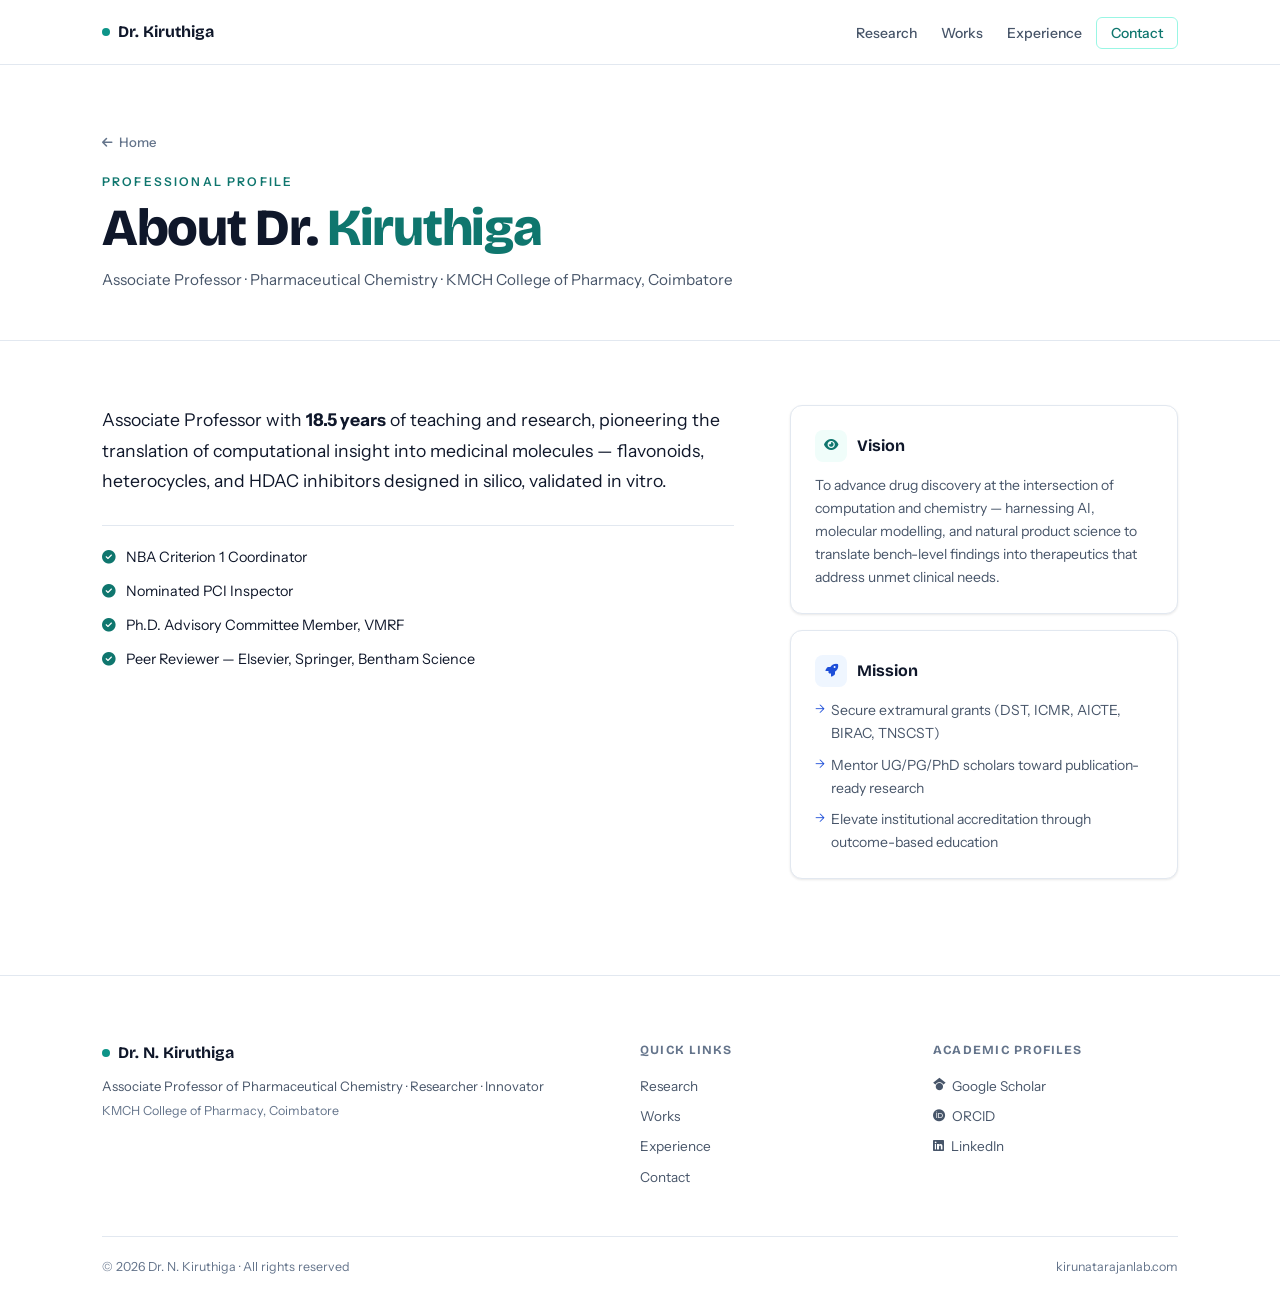
==== commit b915dfae: "Redesign landing page, add Works page, slim navbar to 4 links - New split-column hero: massive name " ====
--- a/about.html
+++ b/about.html
@@ -29,13 +29,9 @@
         <span></span><span></span><span></span>
       </button>
       <ul class="nav-links" id="navLinks">
-        <li><a href="about.html">About</a></li>
         <li><a href="research.html">Research</a></li>
-        <li><a href="publications.html">Publications</a></li>
-        <li><a href="patents.html">Patents</a></li>
-        <li><a href="books.html">Books</a></li>
+        <li><a href="works.html">Works</a></li>
         <li><a href="experience.html">Experience</a></li>
-        <li><a href="skills.html">Skills</a></li>
         <li><a href="contact.html" class="nav-contact-btn">Contact</a></li>
       </ul>
     </div>
@@ -118,10 +114,9 @@
         <div class="footer-col">
           <h5>Quick Links</h5>
           <ul>
-            <li><a href="about.html">About</a></li>
             <li><a href="research.html">Research</a></li>
-            <li><a href="publications.html">Publications</a></li>
-            <li><a href="patents.html">Patents</a></li>
+            <li><a href="works.html">Works</a></li>
+            <li><a href="experience.html">Experience</a></li>
             <li><a href="contact.html">Contact</a></li>
           </ul>
         </div>
--- a/css/style.css
+++ b/css/style.css
@@ -398,13 +398,138 @@
   overflow: hidden;
 }
 
+/* subtle ambient tint — very low opacity, no dark or glow */
+#hero::before {
+  content: '';
+  position: absolute;
+  inset: 0;
+  background:
+    radial-gradient(ellipse 55% 50% at 88% 12%, rgba(13,148,136,0.055) 0%, transparent 100%),
+    radial-gradient(ellipse 35% 35% at 8% 88%,  rgba(37,99,235,0.032)  0%, transparent 100%);
+  pointer-events: none;
+  z-index: 0;
+}
+
 .hero-body {
   flex: 1;
   display: flex;
   align-items: center;
-  padding: 72px 0 64px;
-}
-
+  padding: 80px 0 72px;
+  position: relative;
+  z-index: 1;
+}
+
+/* ── Split layout ── */
+.hero-split {
+  display: grid;
+  grid-template-columns: 56fr 44fr;
+  gap: 72px;
+  align-items: center;
+  width: 100%;
+}
+
+.hero-left {
+  display: flex;
+  flex-direction: column;
+}
+
+/* Department label — plain text, not a badge pill */
+.hero-dept {
+  font-family: var(--font-body);
+  font-size: 0.78rem;
+  font-weight: 600;
+  letter-spacing: 0.18em;
+  text-transform: uppercase;
+  color: var(--teal-dark);  /* 5.47:1 on white */
+  margin-bottom: 20px;
+  animation: fadeUp 0.5s var(--ease-spring) 0s both;
+}
+
+/* hero-right panel */
+.hero-right {
+  display: flex;
+  flex-direction: column;
+  gap: 20px;
+  animation: fadeUp 0.7s var(--ease-spring) 0.3s both;
+}
+
+/* 2×2 numbers grid */
+.hero-numbers {
+  display: grid;
+  grid-template-columns: 1fr 1fr;
+  gap: 1px;
+  background: var(--border);
+  border: 1px solid var(--border);
+  border-radius: var(--radius-lg);
+  overflow: hidden;
+}
+
+.hero-num-item {
+  background: #ffffff;
+  padding: 28px 22px;
+  display: flex;
+  flex-direction: column;
+  gap: 4px;
+  transition: background 0.2s ease;
+}
+.hero-num-item:hover { background: var(--teal-light); }
+
+.hero-num-value {
+  font-family: var(--font-display);
+  font-size: clamp(2.1rem, 4vw, 3.25rem);
+  font-weight: 800;
+  color: var(--teal-dark);  /* 5.47:1 on white */
+  line-height: 1;
+  display: flex;
+  align-items: baseline;
+  gap: 2px;
+}
+
+.hero-num-label {
+  font-family: var(--font-display);
+  font-size: 0.82rem;
+  font-weight: 700;
+  color: var(--navy);
+  letter-spacing: 0.01em;
+}
+
+.hero-num-sub {
+  font-family: var(--font-body);
+  font-size: 0.72rem;
+  color: var(--text-subtle);  /* 4.6:1 on white */
+  line-height: 1.4;
+}
+
+/* Research focus tags */
+.hero-focus-tags {
+  display: flex;
+  flex-wrap: wrap;
+  gap: 8px;
+}
+
+.hero-focus-tag {
+  display: inline-flex;
+  align-items: center;
+  gap: 5px;
+  font-family: var(--font-body);
+  font-size: 0.78rem;
+  font-weight: 500;
+  color: var(--text-muted);   /* 6.0:1 on white */
+  background: #ffffff;
+  border: 1px solid var(--border);
+  border-radius: 100px;
+  padding: 5px 12px;
+  white-space: nowrap;
+  transition: border-color 0.2s ease, color 0.2s ease, background 0.2s ease;
+}
+.hero-focus-tag:hover {
+  border-color: var(--teal-border);
+  color: var(--teal-dark);
+  background: var(--teal-light);
+}
+.hero-focus-tag i { font-size: 0.7rem; color: var(--teal-dark); }
+
+/* Keep old hero-content class harmless for subpages that might still use it */
 .hero-content {
   max-width: 760px;
   display: flex;
@@ -431,15 +556,27 @@
 
 .hero-name {
   font-family: var(--font-display);
-  font-size: clamp(3.25rem, 7vw, 6.25rem);
+  font-size: clamp(3.5rem, 7.5vw, 6.5rem);
   font-weight: 800;
   color: var(--navy);
-  line-height: 0.97;
+  line-height: 0.95;
   letter-spacing: -0.03em;
   margin-bottom: 20px;
-  animation: fadeUp 0.8s var(--ease-spring) 0.15s both;
-}
-.hero-name span { display: block; }
+  animation: fadeUp 0.8s var(--ease-spring) 0.1s both;
+}
+.hero-name br { display: block; }
+
+/* role line with bottom separator */
+.hero-role {
+  font-family: var(--font-body);
+  font-size: 1rem;
+  font-weight: 500;
+  color: var(--text-muted);  /* 6.0:1 on white */
+  margin-bottom: 20px;
+  padding-bottom: 20px;
+  border-bottom: 1px solid var(--border);
+  animation: fadeUp 0.6s var(--ease-spring) 0.2s both;
+}
 
 .hero-rule {
   width: 72px;
@@ -466,12 +603,12 @@
 
 .hero-typewriter {
   font-family: var(--font-display);
-  font-size: 1.1rem;
+  font-size: 1.05rem;
   font-weight: 500;
   color: var(--text-muted);  /* #475569 — 6.0:1 on white */
   min-height: 1.6em;
   margin-bottom: 28px;
-  animation: fadeUp 0.6s var(--ease-spring) 0.4s both;
+  animation: fadeUp 0.6s var(--ease-spring) 0.3s both;
 }
 .typewriter-static { color: var(--text-muted); }
 #typewriterText { color: var(--teal-dark); }
@@ -488,13 +625,13 @@
   gap: 12px;
   flex-wrap: wrap;
   margin-bottom: 24px;
+  animation: fadeUp 0.6s var(--ease-spring) 0.4s both;
+}
+
+.hero-social {
+  display: flex;
+  gap: 8px;
   animation: fadeUp 0.6s var(--ease-spring) 0.5s both;
-}
-
-.hero-social {
-  display: flex;
-  gap: 8px;
-  animation: fadeUp 0.6s var(--ease-spring) 0.6s both;
 }
 .hero-social-link {
   width: 36px; height: 36px;
@@ -573,84 +710,126 @@
   line-height: 1.4;
 }
 
-/* ── OVERVIEW GRID (landing page) ───────────────── */
-.overview-section {
-  padding: 72px 0 96px;
+/* ── SHOWCASE SECTION (landing page) ────────────── */
+.showcase-section {
+  padding: 80px 0 96px;
   background: #fff;
 }
-.overview-grid {
+
+.showcase-header {
+  margin-bottom: 48px;
+}
+
+.showcase-grid {
   display: grid;
-  grid-template-columns: repeat(4, 1fr);
-  gap: 16px;
-}
-.overview-card {
-  display: flex;
-  align-items: center;
-  gap: 14px;
-  padding: 20px;
-  background: var(--bg);
+  grid-template-columns: 1fr 1fr;
+  gap: 20px;
+}
+
+.showcase-card {
+  display: flex;
+  flex-direction: column;
+  padding: 36px;
+  background: #fff;
   border: 1px solid var(--border);
-  border-radius: var(--radius);
+  border-radius: var(--radius-lg);
   text-decoration: none;
   color: inherit;
-  box-shadow: var(--shadow-sm);
+  position: relative;
+  overflow: hidden;
   transition:
-    border-color 0.2s ease,
-    box-shadow 0.25s ease,
-    transform 0.3s var(--ease-spring);
-}
-.overview-card:hover {
-  border-color: var(--teal-border);
-  box-shadow: var(--shadow-teal);
-  transform: translateY(-4px);
+    border-color 0.25s ease,
+    box-shadow 0.3s ease,
+    transform 0.35s var(--ease-spring);
+}
+.showcase-card:hover {
+  transform: translateY(-5px);
   color: inherit;
 }
-.overview-icon {
-  width: 40px; height: 40px;
+
+/* Left accent bar */
+.showcase-card::before {
+  content: '';
+  position: absolute;
+  left: 0; top: 0; bottom: 0;
+  width: 4px;
+  border-radius: 4px 0 0 4px;
+  transition: opacity 0.2s ease;
+}
+
+.sc-teal { border-color: var(--border); }
+.sc-teal:hover { border-color: #99f6e4; box-shadow: 0 8px 32px rgba(13,148,136,0.1); }
+.sc-teal::before { background: var(--teal-dark); }
+
+.sc-blue { border-color: var(--border); }
+.sc-blue:hover { border-color: var(--blue-border); box-shadow: 0 8px 32px rgba(37,99,235,0.09); }
+.sc-blue::before { background: var(--blue-dark); }
+
+.sc-gold { border-color: var(--border); }
+.sc-gold:hover { border-color: var(--amber-border); box-shadow: 0 8px 32px rgba(180,83,9,0.08); }
+.sc-gold::before { background: #b45309; }
+
+.sc-navy { border-color: var(--border); }
+.sc-navy:hover { border-color: var(--border-strong); box-shadow: 0 8px 32px rgba(15,23,42,0.07); }
+.sc-navy::before { background: var(--navy); }
+
+.sc-icon {
+  width: 52px; height: 52px;
+  display: flex; align-items: center; justify-content: center;
+  border-radius: 12px;
+  font-size: 1.15rem;
+  margin-bottom: 20px;
   flex-shrink: 0;
-  border-radius: 10px;
-  display: flex; align-items: center; justify-content: center;
-  font-size: 0.95rem;
-  background: var(--bg-muted);
-  color: var(--text-muted);
-  transition: transform 0.3s var(--ease-spring);
-}
-.overview-card:hover .overview-icon { transform: scale(1.1); }
-/* Each icon variant uses dark-enough bg so #fff text ≥ 4.5:1 */
-.overview-icon.teal   { background: var(--teal-dark);  color: #fff; } /* 5.47:1 */
-.overview-icon.blue   { background: var(--blue-dark);  color: #fff; } /* 7.2:1 */
-.overview-icon.gold   { background: #b45309;           color: #fff; } /* 5.8:1 */
-.overview-icon.purple { background: #6d28d9;           color: #fff; } /* 6.9:1 */
-.overview-icon.green  { background: #15803d;           color: #fff; } /* 6.2:1 */
-.overview-icon.cyan   { background: #0e7490;           color: #fff; } /* 5.2:1 */
-.overview-icon.red    { background: #b91c1c;           color: #fff; } /* 6.1:1 */
-.overview-card-body { flex: 1; min-width: 0; }
-.overview-title {
-  font-family: var(--font-display);
-  font-size: 0.9rem;
+  transition: transform 0.35s var(--ease-spring);
+}
+.showcase-card:hover .sc-icon { transform: scale(1.08); }
+
+.sc-teal .sc-icon { background: var(--teal-light); color: var(--teal-dark); border: 1px solid var(--teal-border); }
+.sc-blue .sc-icon { background: var(--blue-light);  color: var(--blue-dark);  border: 1px solid var(--blue-border); }
+.sc-gold .sc-icon { background: #fffbeb;            color: #b45309;           border: 1px solid var(--amber-border); }
+.sc-navy .sc-icon { background: #f1f5f9;            color: var(--navy);       border: 1px solid var(--border-strong); }
+
+.sc-body { flex: 1; margin-bottom: 20px; }
+
+.sc-body h3 {
+  font-family: var(--font-display);
+  font-size: 1.15rem;
   font-weight: 700;
   color: var(--navy);
-  margin-bottom: 2px;
-  white-space: nowrap;
-  overflow: hidden;
-  text-overflow: ellipsis;
-}
-.overview-desc {
-  font-family: var(--font-body);
-  font-size: 0.75rem;
+  margin-bottom: 10px;
+  line-height: 1.2;
+}
+
+.sc-body p {
+  font-family: var(--font-body);
+  font-size: 0.875rem;
+  color: var(--text-muted);  /* 6.0:1 on white */
+  line-height: 1.7;
+}
+
+.sc-meta {
+  font-family: var(--font-body);
+  font-size: 0.78rem;
+  font-weight: 600;
+  color: var(--text-subtle);  /* 4.6:1 on white */
+  text-transform: uppercase;
+  letter-spacing: 0.06em;
+  margin-bottom: 16px;
+}
+
+.sc-arrow {
+  font-size: 0.85rem;
   color: var(--text-subtle);
-  line-height: 1.4;
-}
-.overview-arrow {
-  font-size: 0.75rem;
-  color: var(--text-subtle);
-  flex-shrink: 0;
-  transition: transform 0.25s var(--ease-spring), color 0.2s ease;
-}
-.overview-card:hover .overview-arrow {
-  transform: translateX(3px);
-  color: var(--teal-dark);
-}
+  transition: transform 0.3s var(--ease-spring), color 0.2s ease;
+  align-self: flex-end;
+}
+.showcase-card:hover .sc-arrow {
+  transform: translateX(5px);
+  color: var(--teal-dark);
+}
+.sc-teal:hover .sc-arrow { color: var(--teal-dark); }
+.sc-blue:hover .sc-arrow { color: var(--blue-dark); }
+.sc-gold:hover .sc-arrow { color: #b45309; }
 
 /* ── PAGE LAYOUT (subpages) ──────────────────────── */
 .page-hero {
@@ -1581,18 +1760,76 @@
   color: var(--text-subtle);
 }
 
+/* ── WORKS PAGE TAB-NAV ──────────────────────────── */
+.works-tabs {
+  display: flex;
+  gap: 0;
+  border: 1px solid var(--border);
+  border-radius: var(--radius);
+  overflow: hidden;
+  margin-bottom: 48px;
+  width: fit-content;
+}
+.works-tab {
+  display: inline-flex;
+  align-items: center;
+  gap: 7px;
+  padding: 11px 22px;
+  font-family: var(--font-body);
+  font-size: 0.875rem;
+  font-weight: 600;
+  color: var(--text-muted);
+  background: #fff;
+  text-decoration: none;
+  border-right: 1px solid var(--border);
+  transition: background 0.2s ease, color 0.2s ease;
+}
+.works-tab:last-child { border-right: none; }
+.works-tab:hover { background: var(--teal-light); color: var(--teal-dark); }
+.works-tab.active { background: var(--teal-dark); color: #fff; }
+.works-tab i { font-size: 0.8rem; }
+
+.works-section { margin-bottom: 64px; }
+.works-section:last-child { margin-bottom: 0; }
+.works-section-header {
+  display: flex;
+  align-items: center;
+  gap: 14px;
+  margin-bottom: 28px;
+  padding-bottom: 16px;
+  border-bottom: 2px solid var(--border);
+}
+.works-section-icon {
+  width: 40px; height: 40px;
+  border-radius: 10px;
+  display: flex; align-items: center; justify-content: center;
+  font-size: 0.9rem;
+  flex-shrink: 0;
+}
+.wsi-pubs   { background: var(--blue-light);  color: var(--blue-dark);  border: 1px solid var(--blue-border); }
+.wsi-patents { background: #fff7ed;            color: #b45309;           border: 1px solid var(--amber-border); }
+.wsi-books  { background: var(--teal-light);  color: var(--teal-dark);  border: 1px solid var(--teal-border); }
+.works-section-header h2 {
+  font-family: var(--font-display);
+  font-size: 1.35rem;
+  font-weight: 800;
+  color: var(--navy);
+}
+.works-section-header .works-count {
+  font-family: var(--font-body);
+  font-size: 0.78rem;
+  font-weight: 600;
+  padding: 3px 10px;
+  background: var(--bg-subtle);
+  border: 1px solid var(--border);
+  border-radius: 100px;
+  color: var(--text-subtle);
+}
+
 /* ── RESPONSIVE ──────────────────────────────────── */
 @media (max-width: 1100px) {
-  .overview-grid { grid-template-columns: repeat(4, 1fr); }
-  .hero-name { font-size: clamp(3rem, 6vw, 5rem); }
-  .hero-stats-row { grid-template-columns: repeat(3, 1fr); }
-  .hero-stat-item:nth-child(3) { border-right: none; }
-  .hero-stat-item:nth-child(n+4) { border-top: 1px solid var(--border); padding-top: 20px; margin-top: 16px; }
-  .hero-stat-item:nth-child(4) { padding-left: 0; text-align: left; }
-  .hero-stat-item:nth-child(4) .hero-stat-num { justify-content: flex-start; }
-  .hero-stat-item:nth-child(6) { border-right: none; padding-right: 0; }
-  .hero-stat-item:last-child { text-align: left; }
-  .hero-stat-item:last-child .hero-stat-num { justify-content: flex-start; }
+  .hero-split { gap: 48px; }
+  .hero-name  { font-size: clamp(3rem, 6vw, 5rem); }
   .research-grid { grid-template-columns: repeat(2, 1fr); }
   .patents-grid  { grid-template-columns: repeat(2, 1fr); }
   .with-deco { padding-right: 0; }
@@ -1600,10 +1837,12 @@
 }
 
 @media (max-width: 900px) {
-  .overview-grid { grid-template-columns: repeat(2, 1fr); }
+  .hero-split { grid-template-columns: 1fr; gap: 40px; }
+  .hero-right { order: -1; }  /* numbers before name on tablet/mobile */
+  .hero-numbers { max-width: 420px; }
+  .showcase-grid { grid-template-columns: 1fr 1fr; }
   section { padding: 72px 0; }
   .hero-body { padding: 56px 0 48px; }
-  .hero-stats-row { grid-template-columns: repeat(3, 1fr); }
   .about-grid { grid-template-columns: 1fr; gap: 36px; }
   .contact-grid { grid-template-columns: 1fr; }
   .footer-grid { grid-template-columns: 1fr 1fr; }
@@ -1629,15 +1868,10 @@
   .nav-links a { display: block; padding: 10px 12px; border-radius: 8px; }
   .nav-links a::after { display: none; }
   .nav-toggle { display: flex; }
-  .hero-name { font-size: clamp(2.75rem, 10vw, 4rem); }
-  .hero-stats-row { grid-template-columns: repeat(2, 1fr); }
-  .hero-stat-item:nth-child(2) { border-right: none; }
-  .hero-stat-item:nth-child(3) { border-right: 1px solid var(--border); }
-  .hero-stat-item:nth-child(n+3) { border-top: 1px solid var(--border); padding-top: 20px; margin-top: 0; }
-  .hero-stat-item { padding: 12px; text-align: left; }
-  .hero-stat-item .hero-stat-num { justify-content: flex-start; }
-  .hero-stat-item:last-child { border-right: none; text-align: left; }
-  .hero-stat-item:last-child .hero-stat-num { justify-content: flex-start; }
+  .hero-name  { font-size: clamp(2.75rem, 10vw, 4rem); }
+  .hero-numbers { max-width: 100%; }
+  .showcase-grid { grid-template-columns: 1fr; }
+  .showcase-card { padding: 28px; }
   .research-grid  { grid-template-columns: 1fr; }
   .patents-grid   { grid-template-columns: 1fr; }
   .books-grid     { grid-template-columns: 1fr; }
@@ -1648,13 +1882,16 @@
   .footer-bottom  { flex-direction: column; gap: 4px; text-align: center; }
   .pub-item { flex-wrap: wrap; }
   #back-to-top { bottom: 20px; right: 20px; }
+  .works-tabs { flex-direction: column; width: 100%; }
+  .works-tab { border-right: none; border-bottom: 1px solid var(--border); }
+  .works-tab:last-child { border-bottom: none; }
 }
 
 @media (max-width: 480px) {
   .hero-name  { font-size: clamp(2.5rem, 12vw, 3.5rem); }
-  .hero-stats-row { grid-template-columns: 1fr 1fr; }
   .hero-cta   { flex-direction: column; width: 100%; }
   .hero-cta .btn-primary, .hero-cta .btn-secondary { width: 100%; justify-content: center; }
+  .hero-focus-tags { display: none; }
   .leadership-grid { grid-template-columns: 1fr; }
   .section-title { font-size: 1.75rem; }
 }
@@ -1666,5 +1903,4 @@
   .reveal { opacity: 1; transform: none; }
   body { font-size: 11pt; }
   .hero-name { font-size: 2.5rem; animation: none; }
-  .hero-rule { transform: none; }
-}
+}
